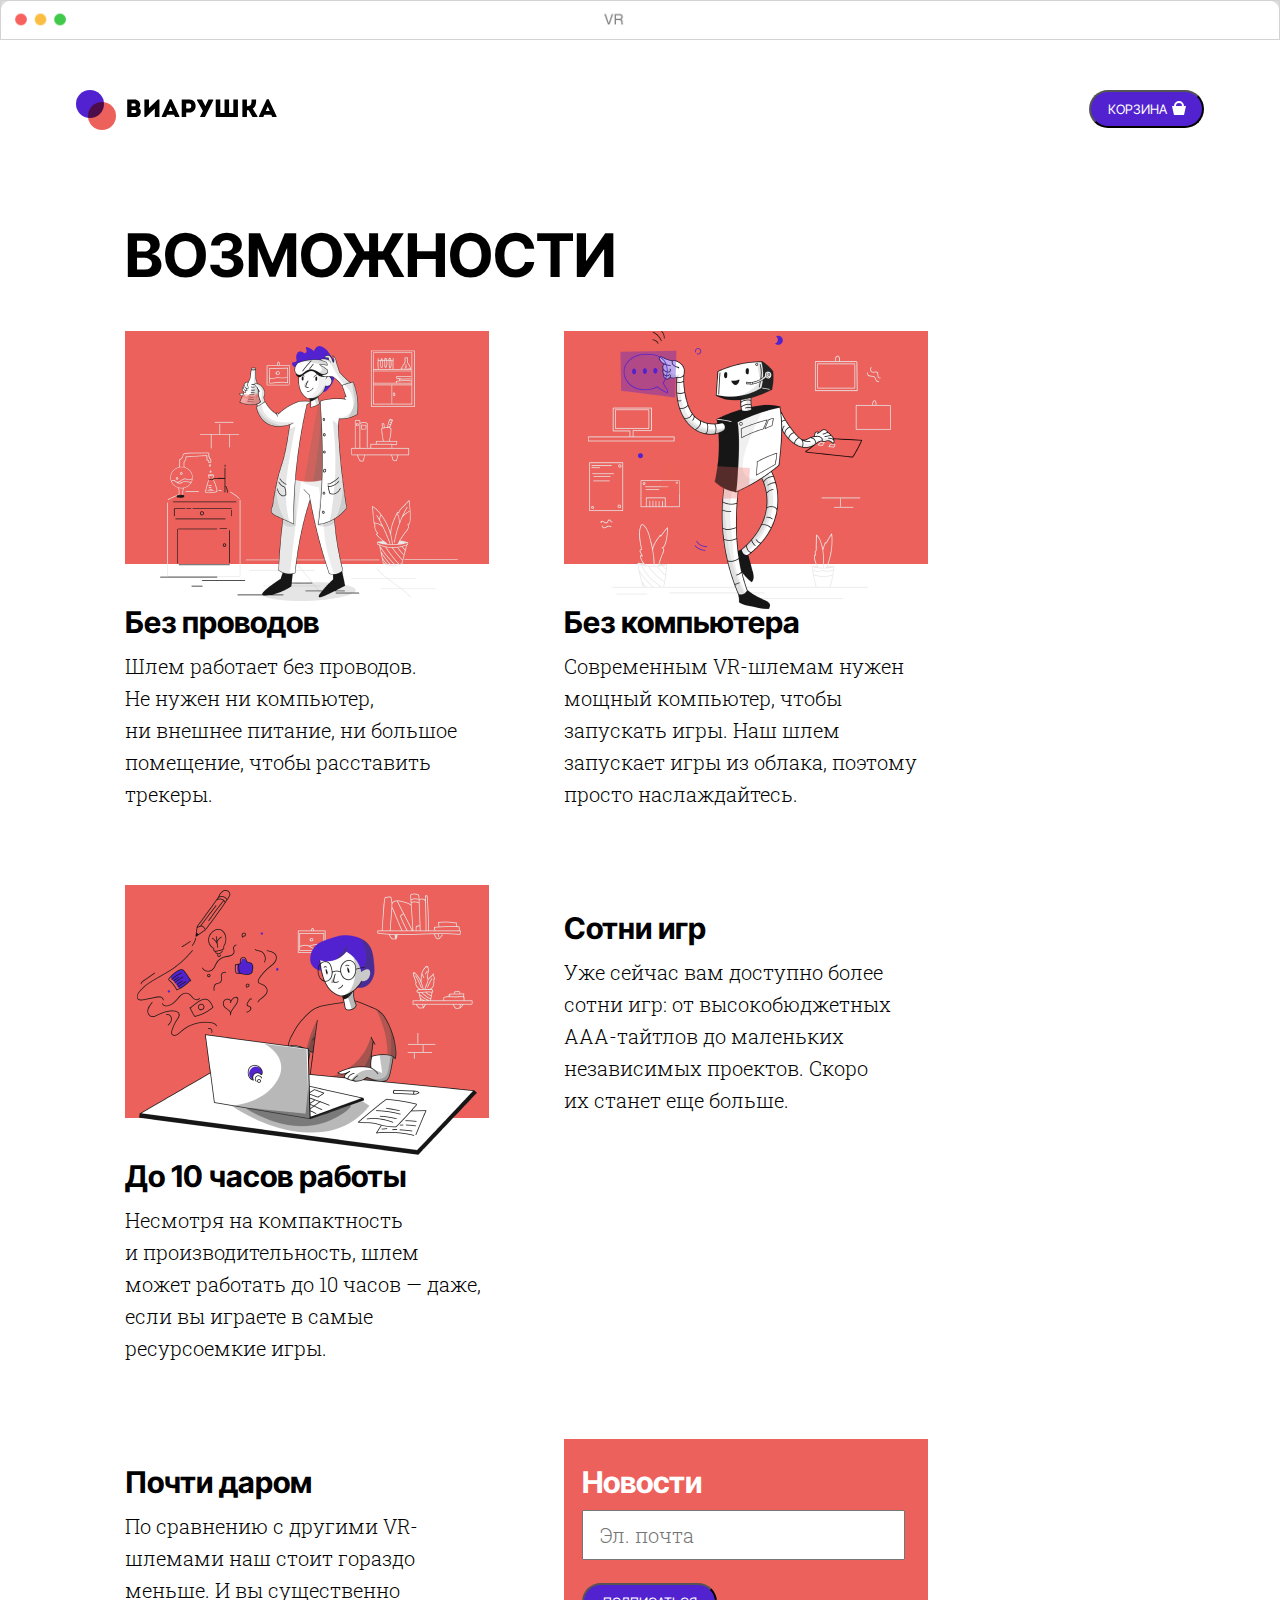
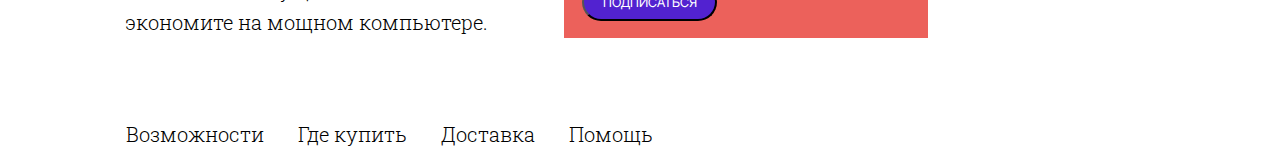
==== page2.html @ 19067c7a "added new project" ====
<!DOCTYPE html>
<html lang="ru">
  <head>
    <meta charset="UTF-8" />
    <meta name="viewport" content="width=device-width, initial-scale=1.0" />
    <title>VR_Colors</title>
    <link rel="stylesheet" href="./normalize.css" />
    <link rel="stylesheet" href="./style.css" />
  </head>
  <body>
    <header class="header">
      <div class="header__top"></div>
      <div class="header__bottom">
        <div class="header__logo"></div>
        <button class="button header__button">
          Корзина
          <span class="header__button-image"
            ><img src="./assets/image/ico.svg" alt="Корзина"
          /></span>
        </button>
      </div>
    </header>
    <main>
      <div class="capture">
        <div class="title">Возможности</div>
      </div>
      <div class="facilities">
        <div class="card">
          <div class="card__image">
            <div class="card__image card__image_scientist"></div>
          </div>
          <div class="card__title">Без проводов</div>
          <div class="card__text">
            Шлем работает без проводов. Не нужен ни компьютер, ни внешнее
            питание, ни большое помещение, чтобы расставить трекеры.
          </div>
        </div>
        <div class="card">
          <div class="card__image">
            <div class="card__image card__image_robot"></div>
          </div>
          <div class="card__title">Без компьютера</div>
          <div class="card__text">
            Современным VR-шлемам нужен мощный компьютер, чтобы запускать игры.
            Наш шлем запускает игры из облака, поэтому просто наслаждайтесь.
          </div>
        </div>
        <div class="card">
          <div class="card__image">
            <div class="card__image card__image_user"></div>
          </div>
          <div class="card__title">До 10 часов работы</div>
          <div class="card__text">
            Несмотря на компактность и производительность, шлем может работать
            до 10 часов — даже, если вы играете в самые ресурсоемкие игры.
          </div>
        </div>
        <div class="card">
          <div class="card__title">Сотни игр</div>
          <div class="card__text">
            Уже сейчас вам доступно более сотни игр: от высокобюджетных
            ААА-тайтлов до маленьких независимых проектов. Скоро их станет еще
            больше.
          </div>
        </div>
        <div class="card">
          <div class="card__title">Почти даром</div>
          <div class="card__text card__text_free">
            По сравнению с другими VR-шлемами наш стоит гораздо меньше. И вы
            существенно экономите на мощном компьютере.
          </div>
        </div>
        <div class="card card_subscription">
          <div class="card__title card__title_subscription">Новости</div>
          <form class="card__form">
            <label for="email"></label>
            <input
              type="email"
              placeholder="Эл. почта"
              name="email"
              class="card__form_email"
            />
          </form>
          <button class="button card__button">Подписаться</button>
        </div>
      </div>
    </main>
    <footer class="footer2">
      <div class="navigation footer2__navigation">
        <nav class="footer2__item">Возможности</nav>
        <nav class="footer2__item">Где купить</nav>
        <nav class="footer2__item">Доставка</nav>
        <nav class="footer2__item">Помощь</nav>
      </div>
    </footer>
  </body>
</html>
---- style.css ----
@import url('https://fonts.googleapis.com/css2?family=Roboto+Slab:wght@300&display=swap');
@import url('https://fonts.googleapis.com/css2?family=Inter+Tight:wght@300;400;500&display=swap');

* {
  margin: 0;
  padding: 0;
  box-sizing: border-box;
}

.header {
  width: 100vw;
}

.header__top {
  border: 1px solid lightgray;
  height: 40px;
  flex-shrink: 0;
  background: url(./assets/image/browser.png);
  background-repeat: no-repeat;
  background-size: contain;
}

.header__bottom {
  margin: 50px 76px 0 76px;
  display: flex;
  justify-content: space-between;
}

.header__logo {
  width: 201px;
  height: 40px;
  flex-shrink: 0;
  background-image: url(./assets/image/logo.svg);
}

.button {
  background-color: #5222d0;
  color: #ffffff;
  font-family: 'Inter Tight', Arial, Helvetica, sans-serif;
  border-radius: 100px;
  font-weight: 400;
  text-transform: uppercase;
  line-height: normal;
  display: flex;
  justify-content: center;
  align-items: center;
}

.header__button {
  font-size: 13px;
  width: 115px;
  height: 38px;
  flex-shrink: 0;
}

.header__button-image {
  margin: 0 0 3px 5px;
  height: 14px;
  width: 14px;
}

.content {
  display: grid;
  grid-template-columns: 30% 65%;
  height: 700px;
  padding-left: 128px;
}

.content__title {
  grid-column: 1/2;
  grid-row: 1/2;
  align-self: end;
}

.title {
  text-transform: uppercase;
  font-family: 'Inter Tight', Arial, Helvetica, sans-serif;
  font-size: 60px;
  line-height: 120%;
  font-weight: bolder;
}

.content__text {
  grid-column: 1/2;
  grid-row: 2/3;
  font-family: 'Roboto Slab', Arial, Helvetica, sans-serif;
  font-size: 20px;
  font-weight: 300;
  line-height: 160%;
  align-self: center;
}

.content__button {
  font-size: 35px;
  font-weight: bold;
  width: 270px;
  height: 84px;
  grid-column: 1/2;
  grid-row: 3/4;
  align-self: start;
}

.content__button-image {
  margin: 0 0 6.69px 16.44px;
  width: 41.724px;
  height: 28.743px;
}

.content__pic {
  background: url(./assets/image/pic.svg);
  background-repeat: no-repeat;
  background-size: contain;
  background-position: right;
  grid-column: 2/3;
  grid-row: 1/4;
}

.navigation {
  display: flex;
  align-self: end;
  padding-left: 126px;
  gap: 34px;
  font-size: 20px;
  font-style: normal;
  font-weight: 300;
  line-height: 160%;
  font-family: 'Roboto Slab', Arial, Helvetica, sans-serif;
  height: 32px;
}

.footer1__navigation {
  color: #5222d0;
}

.capture {
  margin: 89px 0 0 125px;
}

.footer2__navigation {
  color: #000;
}

.facilities {
  margin: 40px 70px 80px 125px;
  display: flex;
  flex-wrap: wrap;
  gap: 75px;
}

.card {
  width: 364px;
}

.card__image {
  flex-shrink: 0;
  background-image: url(./assets/image/Rectangle_11.png);
  width: 364px;
  height: 233px;
  flex-shrink: 0;
  margin-bottom: 40px;
  position: relative;
}
.card__image_scientist {
  background: url(./assets/image/praktikum3.png);
  position: absolute;
  background-repeat: no-repeat;
  top: 15px;
  left: 35px;
  width: 298px;
  height: 255px;
}

.card__image_robot {
  background: url(./assets/image/praktikum2.png);
  position: absolute;
  top: 0;
  left: 24px;
  width: 303px;
  height: 278px;
}

.card__image_user {
  background: url(./assets/image/praktikum1.png);
  position: absolute;
  background-repeat: no-repeat;
  top: 5px;
  left: 12px;
  height: 265px;
  width: 340px;
}

.card__title {
  font-family: 'Inter Tight', Arial, Helvetica, sans-serif;
  font-size: 30px;
  font-weight: bolder;
  line-height: 120%;
  margin-bottom: 10px;
  margin-top: 25px;
}

.card__text {
  font-family: 'Roboto Slab', Arial, Helvetica, sans-serif;
  font-size: 20px;
  font-style: normal;
  font-weight: 300;
  line-height: 160%;
}

.card__text_free {
  width: 365px;
}

.card_subscription {
  background-color: #ec615b;
}

.card__title_subscription {
  color: #fff;
  margin-left: 18px;
  width: 325px;
}

.card__form {
  margin-left: 18px;
}

.card__form_email {
  width: 323px;
  height: 50px;
  flex-shrink: 0;
  color: 000;
  font-family: 'Roboto Slab', Arial, Helvetica, sans-serif;
  font-size: 20px;
  font-style: normal;
  font-weight: 300;
  line-height: 160%;
  padding-left: 16px;
}

.card__button {
  font-size: 13px;
  font-style: normal;
  font-size: 13px;
  width: 135px;
  height: 38px;
  flex-shrink: 0;
  margin: 23px 0 0 18px;
}
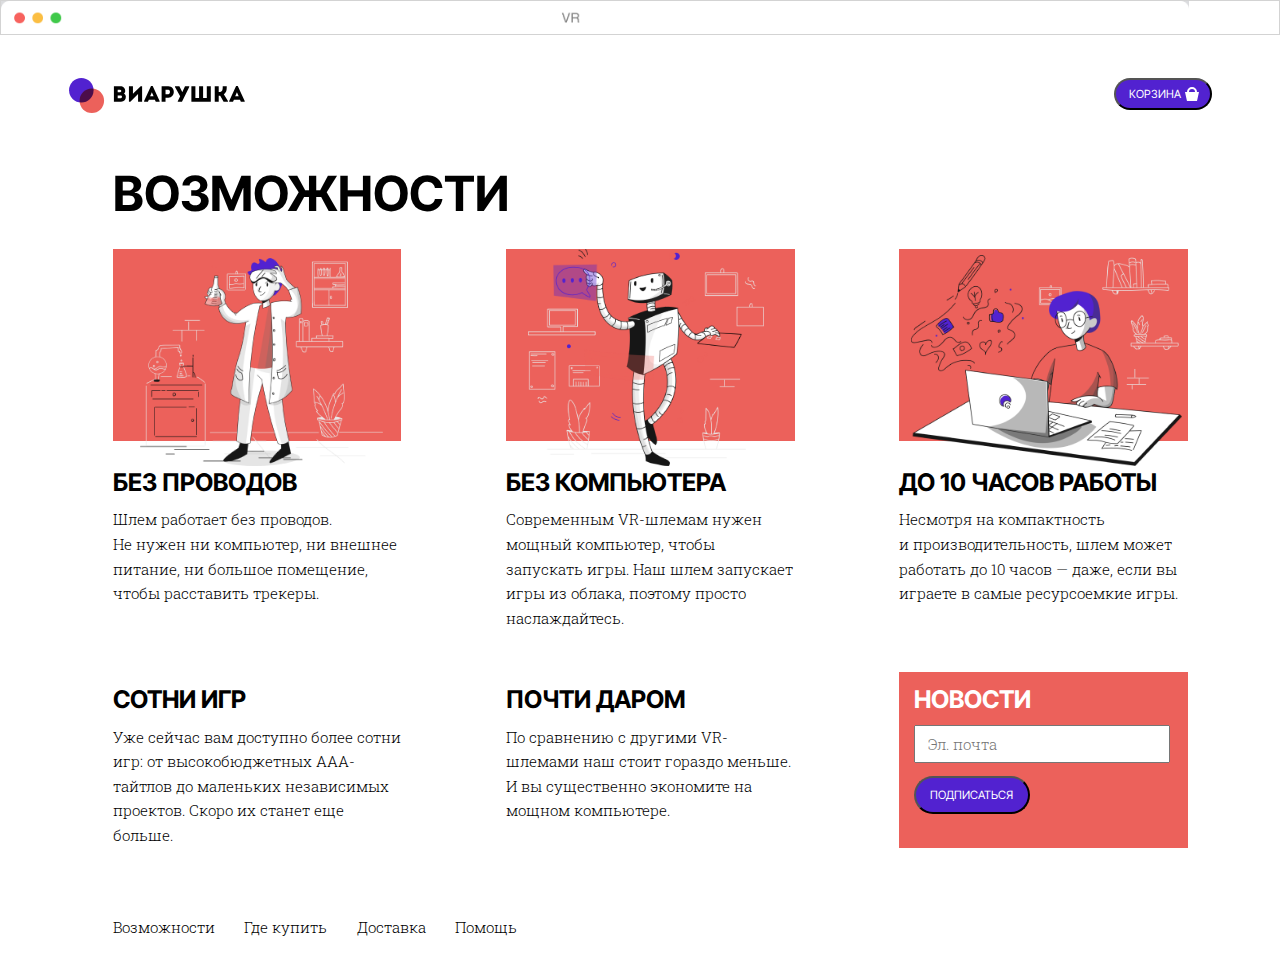
==== commit ab4fad6d: "corrected errors" ====
--- a/page2.html
+++ b/page2.html
@@ -77,6 +77,7 @@
             <input
               type="email"
               placeholder="Эл. почта"
+              id="email"
               name="email"
               class="card__form_email"
             />
--- a/style.css
+++ b/style.css
@@ -8,12 +8,12 @@
 }
 
 .header {
-  width: 100vw;
+  width: 100%;
 }
 
 .header__top {
   border: 1px solid lightgray;
-  height: 40px;
+  height: 2.7vw;
   flex-shrink: 0;
   background: url(./assets/image/browser.png);
   background-repeat: no-repeat;
@@ -21,16 +21,18 @@
 }
 
 .header__bottom {
-  margin: 50px 76px 0 76px;
+  margin: 3.4vw 5.3vw 0 5.3vw;
   display: flex;
   justify-content: space-between;
 }
 
 .header__logo {
-  width: 201px;
-  height: 40px;
-  flex-shrink: 0;
-  background-image: url(./assets/image/logo.svg);
+  width: 13.9vw;
+  height: 2.8vw;
+  flex-shrink: 0;
+  background: url(./assets/image/logo.svg);
+  background-repeat: no-repeat;
+  background-size: contain;
 }
 
 .button {
@@ -47,35 +49,39 @@
 }
 
 .header__button {
-  font-size: 13px;
-  width: 115px;
-  height: 38px;
+  font-size: 0.7rem;
+  width: 7.7vw;
+  height: 2.5vw;
   flex-shrink: 0;
 }
 
 .header__button-image {
-  margin: 0 0 3px 5px;
-  height: 14px;
-  width: 14px;
+  margin: 0 0 0.2vw 0.34vw;
+  align-self: center;
+  height: 0.97vw;
+  width: 0.97vw;
 }
 
 .content {
   display: grid;
-  grid-template-columns: 30% 65%;
-  height: 700px;
-  padding-left: 128px;
+  grid-template-columns: 35% 65%;
+  grid-template-rows: 38vh 13vh 8vh;
+  height: 75vh;
+  width: 99vw;
+  padding-left: 8.8vw;
 }
 
 .content__title {
+  padding-top: 3vw;
   grid-column: 1/2;
   grid-row: 1/2;
-  align-self: end;
+  align-items: start;
 }
 
 .title {
   text-transform: uppercase;
   font-family: 'Inter Tight', Arial, Helvetica, sans-serif;
-  font-size: 60px;
+  font-size: 3.8vw;
   line-height: 120%;
   font-weight: bolder;
 }
@@ -84,33 +90,38 @@
   grid-column: 1/2;
   grid-row: 2/3;
   font-family: 'Roboto Slab', Arial, Helvetica, sans-serif;
-  font-size: 20px;
-  font-weight: 300;
-  line-height: 160%;
-  align-self: center;
+  font-size: 1.2vw;
+  font-weight: 300;
+  line-height: 160%;
+  align-items: start;
 }
 
 .content__button {
-  font-size: 35px;
+  grid-column: 1/2;
+  grid-row: 3;
+  margin-top: 0.9vw;
+}
+
+.content__button_buy {
+  font-size: 1.6vw;
   font-weight: bold;
-  width: 270px;
-  height: 84px;
-  grid-column: 1/2;
-  grid-row: 3/4;
-  align-self: start;
+  width: 14vw;
+  height: 4.3vw;
+  align-items: center;
 }
 
 .content__button-image {
-  margin: 0 0 6.69px 16.44px;
-  width: 41.724px;
-  height: 28.743px;
+  margin: 0 0 0 1.1vw;
 }
 
 .content__pic {
   background: url(./assets/image/pic.svg);
   background-repeat: no-repeat;
-  background-size: contain;
-  background-position: right;
+  background-size: 100% 100%;
+  position: relative;
+  height: 81vh;
+  top: -1vh;
+  display: grid;
   grid-column: 2/3;
   grid-row: 1/4;
 }
@@ -118,9 +129,8 @@
 .navigation {
   display: flex;
   align-self: end;
-  padding-left: 126px;
-  gap: 34px;
-  font-size: 20px;
+  gap: 2.3vw;
+  font-size: 1.2vw;
   font-style: normal;
   font-weight: 300;
   line-height: 160%;
@@ -130,84 +140,94 @@
 
 .footer1__navigation {
   color: #5222d0;
+  margin-left: 8.8vw;
 }
 
 .capture {
-  margin: 89px 0 0 125px;
+  margin: 4vw 0 0 8.8vw;
 }
 
 .footer2__navigation {
   color: #000;
+  display: flex;
+  justify-self: flex-start;
+  margin: 2vw 0 2vw 8.8vw;
 }
 
 .facilities {
-  margin: 40px 70px 80px 125px;
-  display: flex;
+  width: 84vw;
+  margin: 2vw 0 1.5vw 8.8vw;
+  display: flex;
+  justify-content: space-between;
   flex-wrap: wrap;
-  gap: 75px;
 }
 
 .card {
-  width: 364px;
+  width: 22.56vw;
+  margin-bottom: 3.3vw;
 }
 
 .card__image {
   flex-shrink: 0;
   background-image: url(./assets/image/Rectangle_11.png);
-  width: 364px;
-  height: 233px;
-  flex-shrink: 0;
-  margin-bottom: 40px;
+  width: 22.56vw;
+  height: 15vw;
+  margin-bottom: 2.1vw;
   position: relative;
 }
 .card__image_scientist {
   background: url(./assets/image/praktikum3.png);
   position: absolute;
   background-repeat: no-repeat;
-  top: 15px;
-  left: 35px;
-  width: 298px;
-  height: 255px;
+  background-size: contain;
+  top: 0.7vw;
+  left: 2.1vw;
+  width: 19vw;
+  height: 18vw;
 }
 
 .card__image_robot {
   background: url(./assets/image/praktikum2.png);
   position: absolute;
+  background-repeat: no-repeat;
+  background-size: contain;
   top: 0;
-  left: 24px;
-  width: 303px;
-  height: 278px;
+  left: 1.7vw;
+  width: 18.5vw;
+  height: 19vw;
 }
 
 .card__image_user {
   background: url(./assets/image/praktikum1.png);
   position: absolute;
   background-repeat: no-repeat;
-  top: 5px;
-  left: 12px;
-  height: 265px;
-  width: 340px;
+  background-size: contain;
+  top: 0.5vw;
+  left: 0.9vw;
+  height: 18vw;
+  width: 21.2vw;
 }
 
 .card__title {
   font-family: 'Inter Tight', Arial, Helvetica, sans-serif;
-  font-size: 30px;
+  font-size: 1.9vw;
   font-weight: bolder;
   line-height: 120%;
-  margin-bottom: 10px;
-  margin-top: 25px;
+  margin-bottom: 0.8vw;
+  margin-top: 1vw;
+  text-transform: uppercase;
 }
 
 .card__text {
   font-family: 'Roboto Slab', Arial, Helvetica, sans-serif;
-  font-size: 20px;
+  font-size: 1.2vw;
   font-style: normal;
   font-weight: 300;
   line-height: 160%;
 }
 
 .card__text_free {
-  width: 365px;
+  width: 23vw;
 }
 
 .card_subscription {
@@ -216,33 +236,32 @@
 
 .card__title_subscription {
   color: #fff;
-  margin-left: 18px;
-  width: 325px;
+  margin-left: 1.2vw;
+  width: 23vw;
 }
 
 .card__form {
-  margin-left: 18px;
+  margin-left: 1.2vw;
+  width: 22.56vw;
 }
 
 .card__form_email {
-  width: 323px;
-  height: 50px;
-  flex-shrink: 0;
-  color: 000;
-  font-family: 'Roboto Slab', Arial, Helvetica, sans-serif;
-  font-size: 20px;
-  font-style: normal;
-  font-weight: 300;
-  line-height: 160%;
-  padding-left: 16px;
+  width: 20vw;
+  height: 3vw;
+  color: #000;
+  font-family: 'Roboto Slab', Arial, Helvetica, sans-serif;
+  font-size: 1.2vw;
+  font-style: normal;
+  font-weight: 300;
+  line-height: 160%;
+  padding-left: 0.9vw;
 }
 
 .card__button {
-  font-size: 13px;
-  font-style: normal;
-  font-size: 13px;
-  width: 135px;
-  height: 38px;
-  flex-shrink: 0;
-  margin: 23px 0 0 18px;
-}
+  font-size: 0.9vw;
+  font-style: normal;
+  width: 9vw;
+  height: 3vw;
+  flex-shrink: 0;
+  margin: 1vw 0 0 1.2vw;
+}
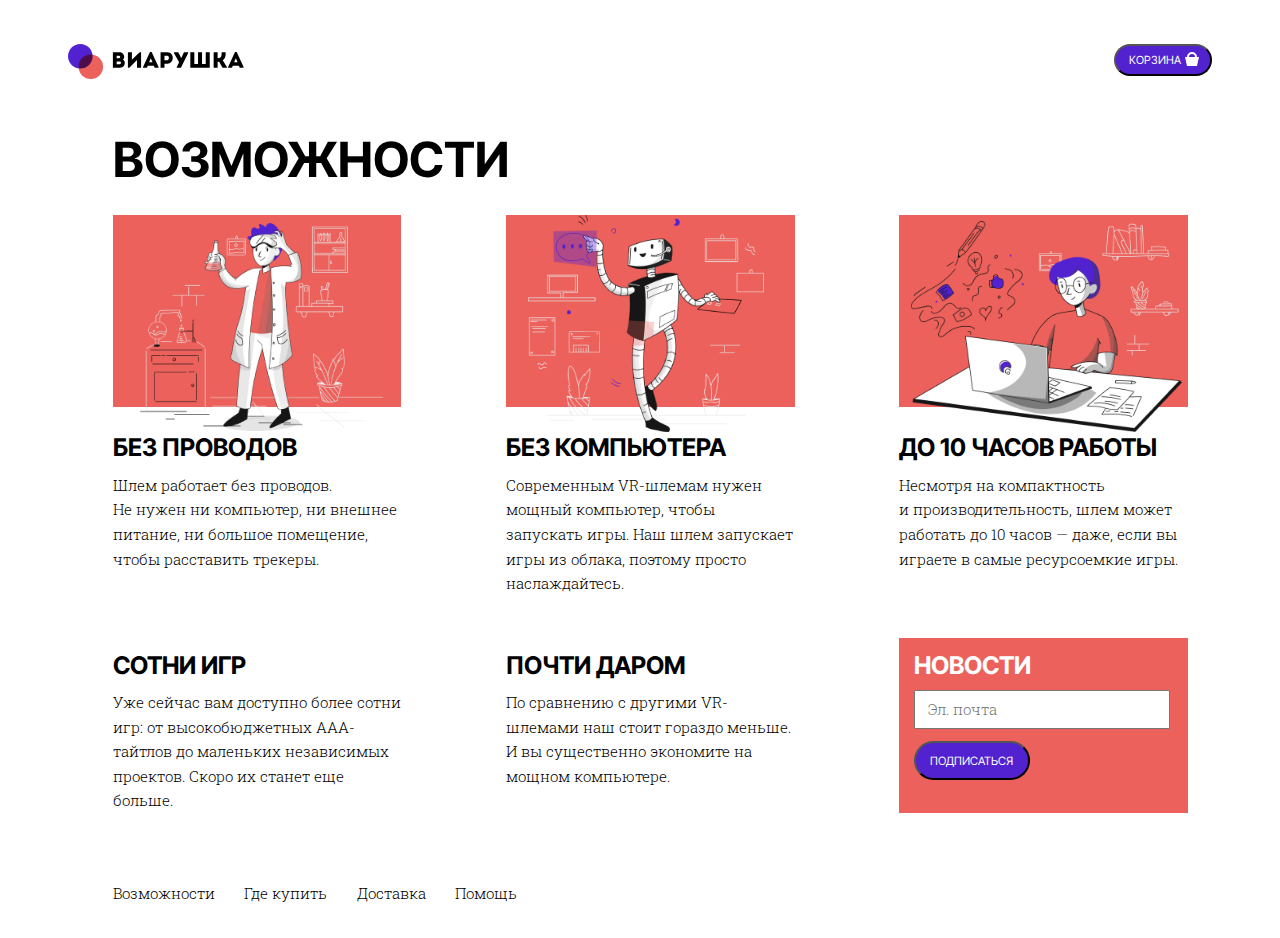
==== commit 6e5c76c2: "added AWD" ====
--- a/page2.html
+++ b/page2.html
@@ -9,7 +9,6 @@
   </head>
   <body>
     <header class="header">
-      <div class="header__top"></div>
       <div class="header__bottom">
         <div class="header__logo"></div>
         <button class="button header__button">
--- a/style.css
+++ b/style.css
@@ -9,15 +9,6 @@
 
 .header {
   width: 100%;
-}
-
-.header__top {
-  border: 1px solid lightgray;
-  height: 2.7vw;
-  flex-shrink: 0;
-  background: url(./assets/image/browser.png);
-  background-repeat: no-repeat;
-  background-size: contain;
 }
 
 .header__bottom {
@@ -265,3 +256,116 @@
   flex-shrink: 0;
   margin: 1vw 0 0 1.2vw;
 }
+
+@media (max-width: 750px) {
+  .content {
+    display: grid;
+    grid-template-columns: 45% 55%;
+    grid-template-rows: 1fr 0.6fr 70%;
+    padding: 0;
+    width: 92%;
+    height: 80vh;
+    margin-left: 5%;
+  }
+
+  .content__title {
+    grid-column: 1/3;
+  }
+  .title {
+    font-size: 2.5em;
+  }
+
+  .content__text {
+    font-size: 1em;
+    grid-column: 1/3;
+  }
+
+  .content__button {
+    grid-row: 3/4;
+    grid-column: 1/2;
+    width: 8em;
+  }
+  .content__button_buy {
+    font-size: 1em;
+    width: 8em;
+    height: 3em;
+    display: flex;
+    justify-content: space-around;
+  }
+
+  .content__pic {
+    background: url(./assets/image/pic.svg);
+    background-size: contain;
+    width: 95%;
+    height: 100%;
+    background-repeat: no-repeat;
+    display: grid;
+    grid-column: 2/3;
+    grid-row: 3/4;
+  }
+
+  .navigation {
+    font-size: 1em;
+    flex-direction: column;
+    height: 2vh;
+  }
+
+  .footer1__navigation {
+    margin-top: 5vh;
+    margin-bottom: 0;
+  }
+
+  .header__button {
+    font-size: 0.7em;
+    width: 7em;
+    height: 2.5em;
+    flex-shrink: 0;
+  }
+
+  .header__button-image {
+    margin-bottom: 1em;
+    margin-left: 0.5em;
+    margin-right: 0.5em;
+    align-self: center;
+    height: 0.97vw;
+    width: 0.97vw;
+  }
+
+  .capture {
+    font-size: 0.7em;
+  }
+
+  .card {
+    width: 36.85vw;
+  }
+
+  .card__title {
+    font-size: 1em;
+  }
+
+  .card__text {
+    font-size: 0.7em;
+  }
+
+  .card_subscription {
+    height: 90%;
+  }
+
+  .card__form {
+    width: 34vw;
+  }
+
+  .card__form_email {
+    height: 5vw;
+    width: 100%;
+    font-size: 0.6em;
+  }
+
+  .card__button {
+    font-size: 0.8em;
+    width: 85%;
+    height: 5vw;
+    margin-bottom: 1vw;
+    margin-left: 7%;
+  }
+}
